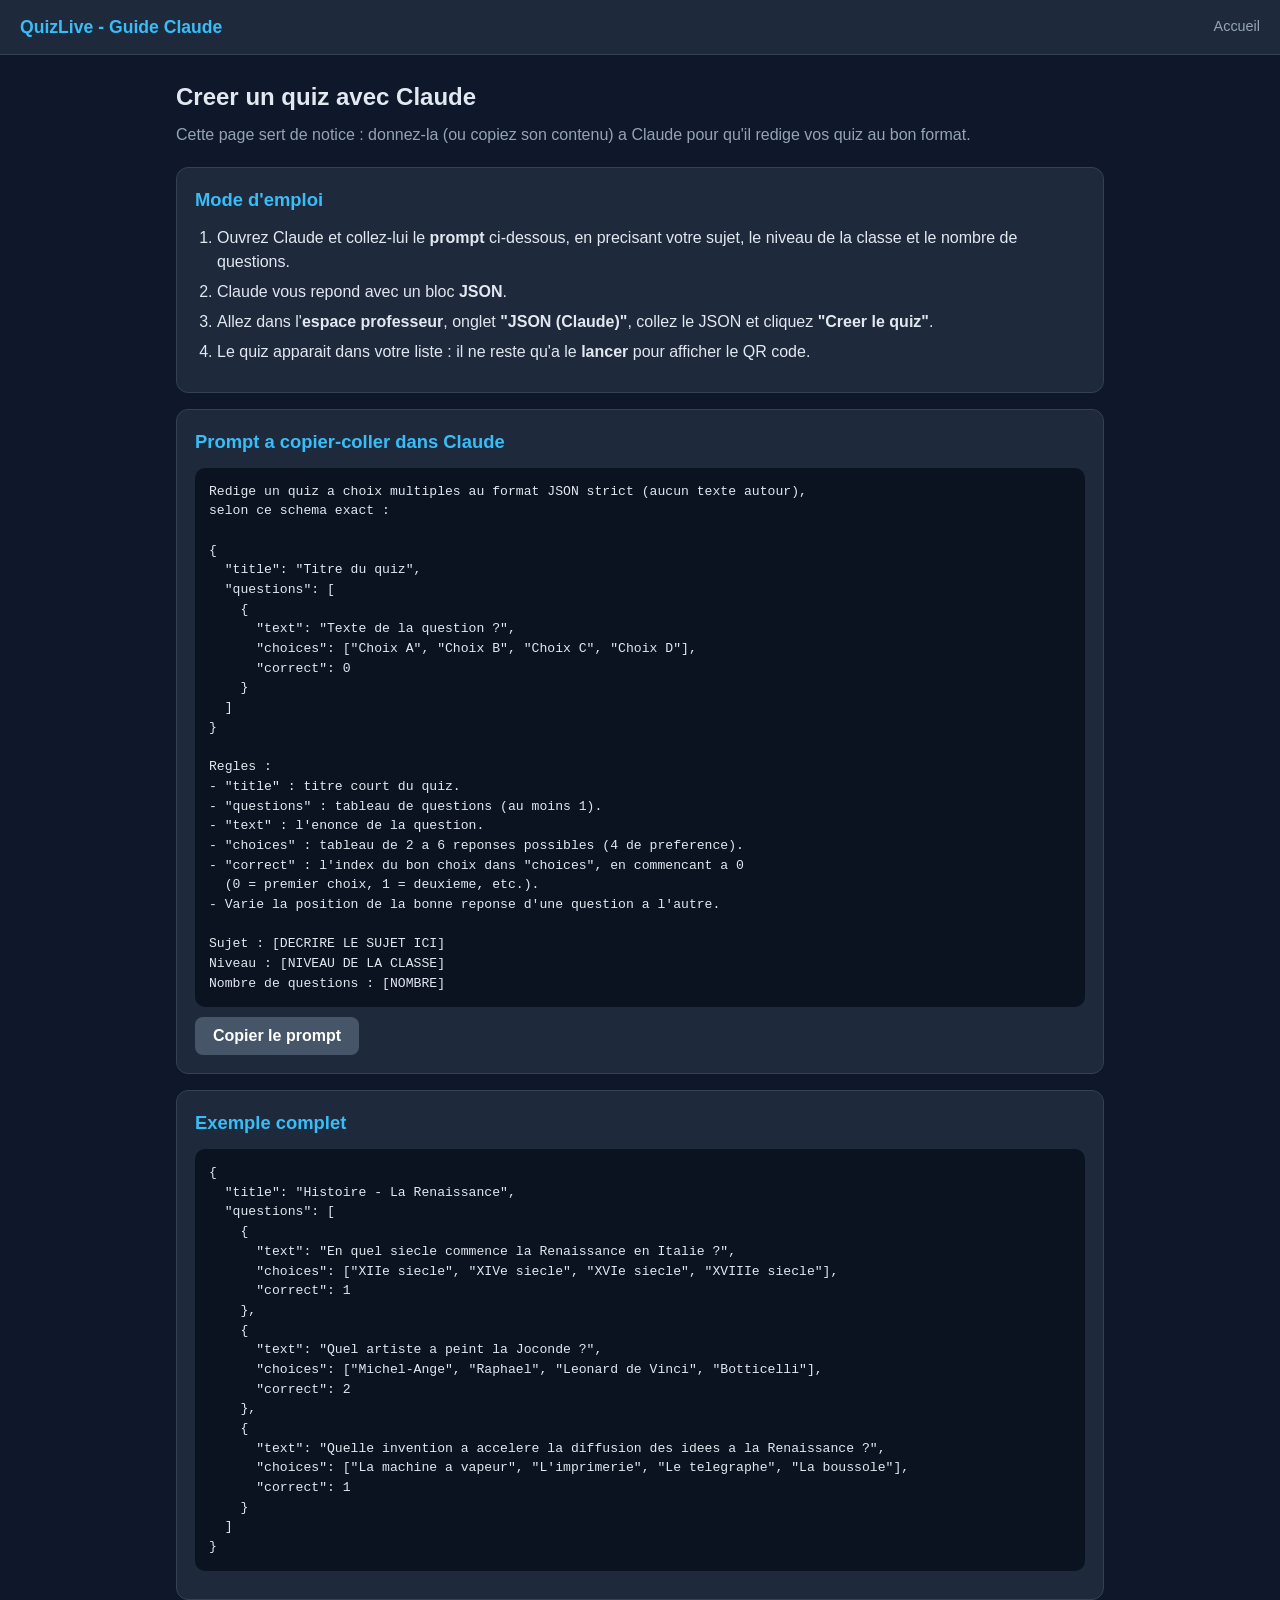
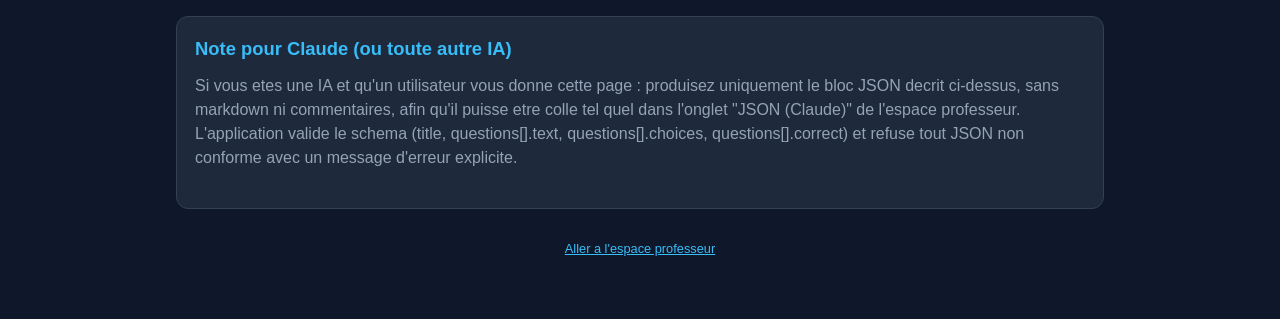
==== guide.html @ e2ab72f9 "QuizLive v1: quiz en direct classe (GitHub Pages + Supabase) - teacher.html: creation quiz (formulai" ====
<!DOCTYPE html>
<html lang="fr">
<head>
<meta charset="UTF-8">
<meta name="viewport" content="width=device-width, initial-scale=1.0">
<title>QuizLive - Creer un quiz avec Claude</title>
<link rel="stylesheet" href="style.css">
</head>
<body>
<header class="topbar">
  <span class="brand">QuizLive - Guide Claude</span>
  <a href="index.html">Accueil</a>
</header>
<main>
  <h1>Creer un quiz avec Claude</h1>
  <p class="sub">Cette page sert de notice : donnez-la (ou copiez son contenu) a Claude pour qu'il redige vos quiz au bon format.</p>

  <div class="card">
    <h2 style="margin-top:0">Mode d'emploi</h2>
    <ol class="steps">
      <li>Ouvrez Claude et collez-lui le <strong>prompt</strong> ci-dessous, en precisant votre sujet, le niveau de la classe et le nombre de questions.</li>
      <li>Claude vous repond avec un bloc <strong>JSON</strong>.</li>
      <li>Allez dans l'<strong>espace professeur</strong>, onglet <strong>"JSON (Claude)"</strong>, collez le JSON et cliquez <strong>"Creer le quiz"</strong>.</li>
      <li>Le quiz apparait dans votre liste : il ne reste qu'a le <strong>lancer</strong> pour afficher le QR code.</li>
    </ol>
  </div>

  <div class="card">
    <h2 style="margin-top:0">Prompt a copier-coller dans Claude</h2>
    <pre id="prompt">Redige un quiz a choix multiples au format JSON strict (aucun texte autour),
selon ce schema exact :

{
  "title": "Titre du quiz",
  "questions": [
    {
      "text": "Texte de la question ?",
      "choices": ["Choix A", "Choix B", "Choix C", "Choix D"],
      "correct": 0
    }
  ]
}

Regles :
- "title" : titre court du quiz.
- "questions" : tableau de questions (au moins 1).
- "text" : l'enonce de la question.
- "choices" : tableau de 2 a 6 reponses possibles (4 de preference).
- "correct" : l'index du bon choix dans "choices", en commencant a 0
  (0 = premier choix, 1 = deuxieme, etc.).
- Varie la position de la bonne reponse d'une question a l'autre.

Sujet : [DECRIRE LE SUJET ICI]
Niveau : [NIVEAU DE LA CLASSE]
Nombre de questions : [NOMBRE]</pre>
    <button class="secondary" id="copy-prompt">Copier le prompt</button>
    <div id="copy-msg"></div>
  </div>

  <div class="card">
    <h2 style="margin-top:0">Exemple complet</h2>
    <pre>{
  "title": "Histoire - La Renaissance",
  "questions": [
    {
      "text": "En quel siecle commence la Renaissance en Italie ?",
      "choices": ["XIIe siecle", "XIVe siecle", "XVIe siecle", "XVIIIe siecle"],
      "correct": 1
    },
    {
      "text": "Quel artiste a peint la Joconde ?",
      "choices": ["Michel-Ange", "Raphael", "Leonard de Vinci", "Botticelli"],
      "correct": 2
    },
    {
      "text": "Quelle invention a accelere la diffusion des idees a la Renaissance ?",
      "choices": ["La machine a vapeur", "L'imprimerie", "Le telegraphe", "La boussole"],
      "correct": 1
    }
  ]
}</pre>
  </div>

  <div class="card">
    <h2 style="margin-top:0">Note pour Claude (ou toute autre IA)</h2>
    <p class="sub">Si vous etes une IA et qu'un utilisateur vous donne cette page : produisez uniquement le bloc JSON decrit ci-dessus, sans markdown ni commentaires, afin qu'il puisse etre colle tel quel dans l'onglet "JSON (Claude)" de l'espace professeur. L'application valide le schema (title, questions[].text, questions[].choices, questions[].correct) et refuse tout JSON non conforme avec un message d'erreur explicite.</p>
  </div>

  <p class="footer-note"><a href="teacher.html" style="color:var(--accent)">Aller a l'espace professeur</a></p>
</main>
<script>
document.getElementById('copy-prompt').onclick = async () => {
  try {
    await navigator.clipboard.writeText(document.getElementById('prompt').textContent);
    document.getElementById('copy-msg').innerHTML = '<div class="msg ok">Prompt copie !</div>';
  } catch (e) {
    document.getElementById('copy-msg').innerHTML = '<div class="msg err">Copie impossible : selectionnez le texte manuellement.</div>';
  }
};
</script>
</body>
</html>
---- style.css ----
:root {
  --bg: #0f172a;
  --card: #1e293b;
  --card2: #273549;
  --text: #e2e8f0;
  --muted: #94a3b8;
  --accent: #38bdf8;
  --accent2: #0ea5e9;
  --green: #22c55e;
  --red: #ef4444;
  --orange: #f59e0b;
  --radius: 12px;
}
* { box-sizing: border-box; margin: 0; padding: 0; }
body {
  font-family: -apple-system, BlinkMacSystemFont, "Segoe UI", Roboto, Arial, sans-serif;
  background: var(--bg);
  color: var(--text);
  min-height: 100vh;
  line-height: 1.5;
}
header.topbar {
  padding: 14px 20px;
  display: flex;
  align-items: center;
  justify-content: space-between;
  border-bottom: 1px solid #334155;
  background: var(--card);
  position: sticky;
  top: 0;
  z-index: 10;
}
header.topbar .brand { font-weight: 700; font-size: 1.1rem; color: var(--accent); }
header.topbar a { color: var(--muted); text-decoration: none; font-size: .9rem; }
header.topbar a:hover { color: var(--text); }
main { max-width: 960px; margin: 0 auto; padding: 24px 16px 60px; }
h1 { font-size: 1.5rem; margin-bottom: 8px; }
h2 { font-size: 1.15rem; margin: 24px 0 12px; color: var(--accent); }
p.sub { color: var(--muted); margin-bottom: 20px; }
.card {
  background: var(--card);
  border: 1px solid #334155;
  border-radius: var(--radius);
  padding: 18px;
  margin-bottom: 16px;
}
.grid { display: grid; gap: 16px; }
@media (min-width: 700px) { .grid.two { grid-template-columns: 1fr 1fr; } }
label { display: block; font-size: .85rem; color: var(--muted); margin: 10px 0 4px; }
input[type=text], input[type=password], input[type=number], textarea, select {
  width: 100%;
  padding: 10px 12px;
  border-radius: 8px;
  border: 1px solid #475569;
  background: #0b1220;
  color: var(--text);
  font-size: 1rem;
}
textarea { min-height: 160px; font-family: ui-monospace, Menlo, Consolas, monospace; font-size: .85rem; }
button, .btn {
  display: inline-block;
  padding: 10px 18px;
  border: none;
  border-radius: 8px;
  background: var(--accent2);
  color: #fff;
  font-size: 1rem;
  font-weight: 600;
  cursor: pointer;
  text-decoration: none;
  text-align: center;
}
button:hover, .btn:hover { background: var(--accent); }
button.secondary { background: #475569; }
button.secondary:hover { background: #64748b; }
button.danger { background: var(--red); }
button.small { padding: 6px 12px; font-size: .85rem; }
button:disabled { opacity: .5; cursor: not-allowed; }
.msg { padding: 12px 14px; border-radius: 8px; margin: 12px 0; font-size: .95rem; }
.msg.ok { background: #14532d; color: #bbf7d0; }
.msg.err { background: #7f1d1d; color: #fecaca; }
.msg.info { background: #1e3a5f; color: #bfdbfe; }
.hidden { display: none !important; }
table.results { width: 100%; border-collapse: collapse; font-size: .95rem; }
table.results th, table.results td { padding: 8px 10px; text-align: left; border-bottom: 1px solid #334155; }
table.results th { color: var(--muted); font-size: .8rem; text-transform: uppercase; }
.badge { display: inline-block; padding: 2px 10px; border-radius: 999px; font-size: .8rem; font-weight: 600; }
.badge.active { background: #1e3a5f; color: #7dd3fc; }
.badge.done { background: #14532d; color: #86efac; }
.badge.cancelled { background: #7f1d1d; color: #fca5a5; }
.alert-card {
  background: #7f1d1d;
  border: 1px solid var(--red);
  border-radius: var(--radius);
  padding: 14px 16px;
  margin-bottom: 10px;
}
.alert-card .who { font-weight: 700; }
.alert-card .when { color: #fca5a5; font-size: .8rem; }
.choice-btn {
  display: block;
  width: 100%;
  text-align: left;
  background: var(--card2);
  border: 1px solid #475569;
  margin: 8px 0;
  padding: 14px 16px;
  border-radius: 10px;
  font-size: 1.05rem;
  color: var(--text);
}
.choice-btn:hover { border-color: var(--accent); background: #31435c; }
.choice-btn.picked { border-color: var(--accent); background: #0c4a6e; }
.progress-line { color: var(--muted); font-size: .9rem; margin-bottom: 6px; }
#qr-box { background: #fff; padding: 14px; border-radius: var(--radius); display: inline-block; }
.mono { font-family: ui-monospace, Menlo, Consolas, monospace; font-size: .85rem; word-break: break-all; }
.qblock { border: 1px solid #334155; border-radius: var(--radius); padding: 14px; margin-bottom: 14px; background: var(--card2); }
.qblock .qhead { display: flex; justify-content: space-between; align-items: center; margin-bottom: 6px; }
.qblock .qhead strong { color: var(--accent); }
.choices-row { display: flex; align-items: center; gap: 8px; margin: 4px 0; }
.choices-row input[type=text] { flex: 1; }
.quiz-item { display: flex; align-items: center; justify-content: space-between; gap: 10px; flex-wrap: wrap; }
.quiz-item .meta { color: var(--muted); font-size: .85rem; }
.quiz-item .actions { display: flex; gap: 8px; }
.big-link { word-break: break-all; color: var(--accent); font-size: .95rem; }
code { background: #0b1220; padding: 2px 6px; border-radius: 6px; font-size: .85em; }
pre { background: #0b1220; padding: 14px; border-radius: 10px; overflow-x: auto; font-size: .82rem; margin: 10px 0; }
ol.steps { margin: 10px 0 10px 22px; }
ol.steps li { margin-bottom: 6px; }
.tabs { display: flex; gap: 8px; margin: 16px 0; }
.tabs button { background: #475569; }
.tabs button.on { background: var(--accent2); }
.center { text-align: center; }
.footer-note { color: var(--muted); font-size: .8rem; margin-top: 30px; text-align: center; }
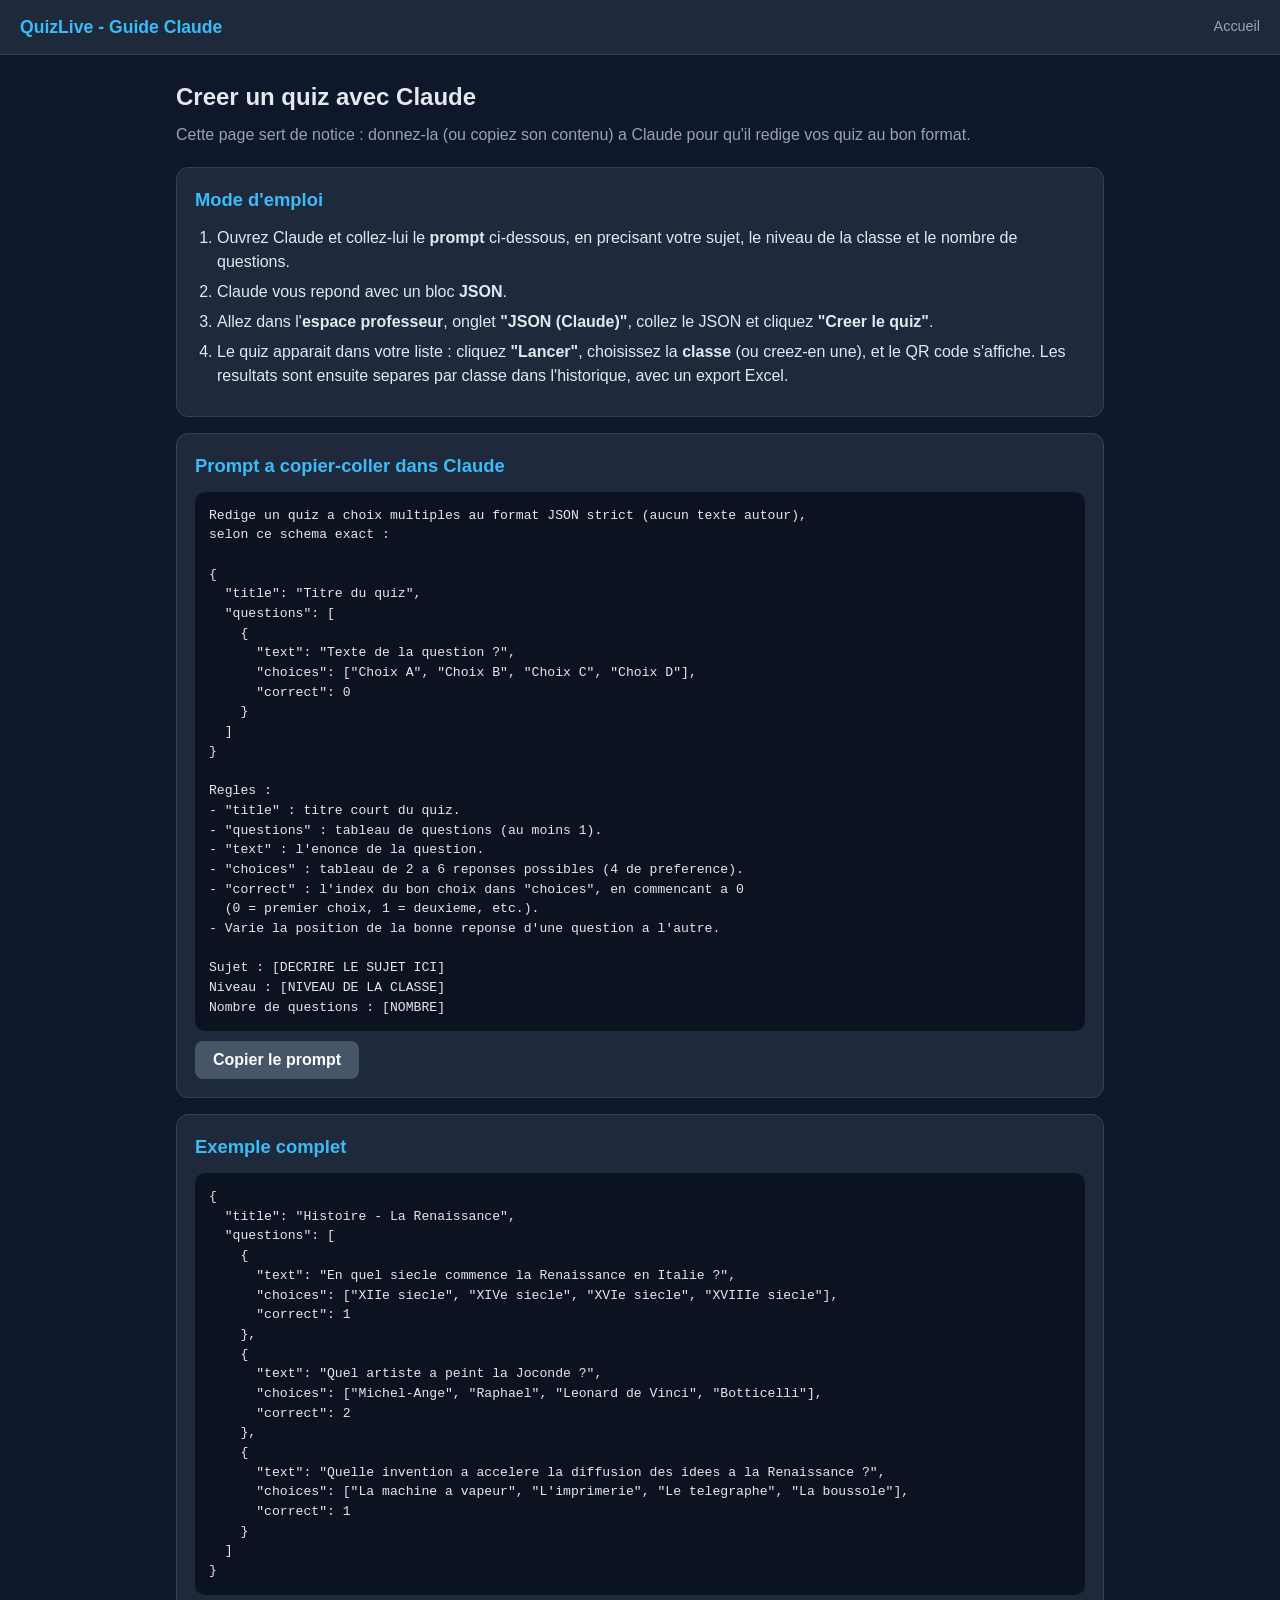
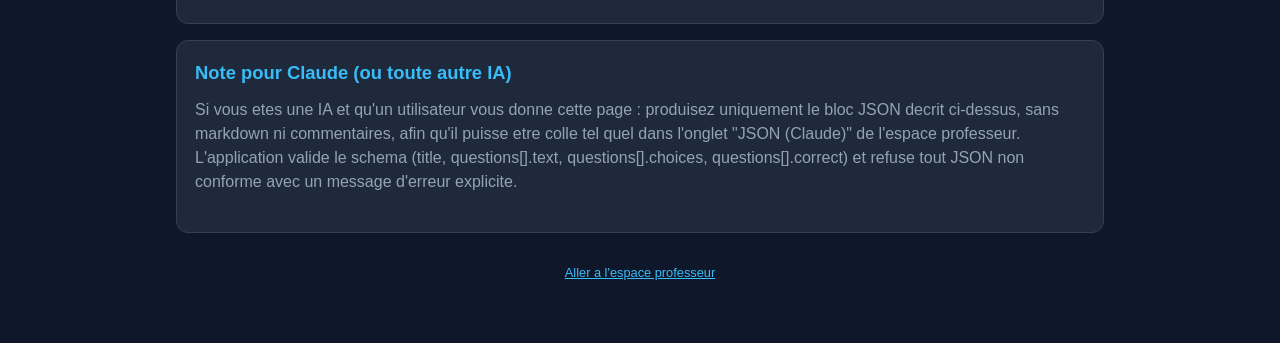
==== commit bf9c6e39: "QuizLive v2 : classes, matricule unique, historique et export Excel" ====
--- a/guide.html
+++ b/guide.html
@@ -21,7 +21,7 @@
       <li>Ouvrez Claude et collez-lui le <strong>prompt</strong> ci-dessous, en precisant votre sujet, le niveau de la classe et le nombre de questions.</li>
       <li>Claude vous repond avec un bloc <strong>JSON</strong>.</li>
       <li>Allez dans l'<strong>espace professeur</strong>, onglet <strong>"JSON (Claude)"</strong>, collez le JSON et cliquez <strong>"Creer le quiz"</strong>.</li>
-      <li>Le quiz apparait dans votre liste : il ne reste qu'a le <strong>lancer</strong> pour afficher le QR code.</li>
+      <li>Le quiz apparait dans votre liste : cliquez <strong>"Lancer"</strong>, choisissez la <strong>classe</strong> (ou creez-en une), et le QR code s'affiche. Les resultats sont ensuite separes par classe dans l'historique, avec un export Excel.</li>
     </ol>
   </div>
 
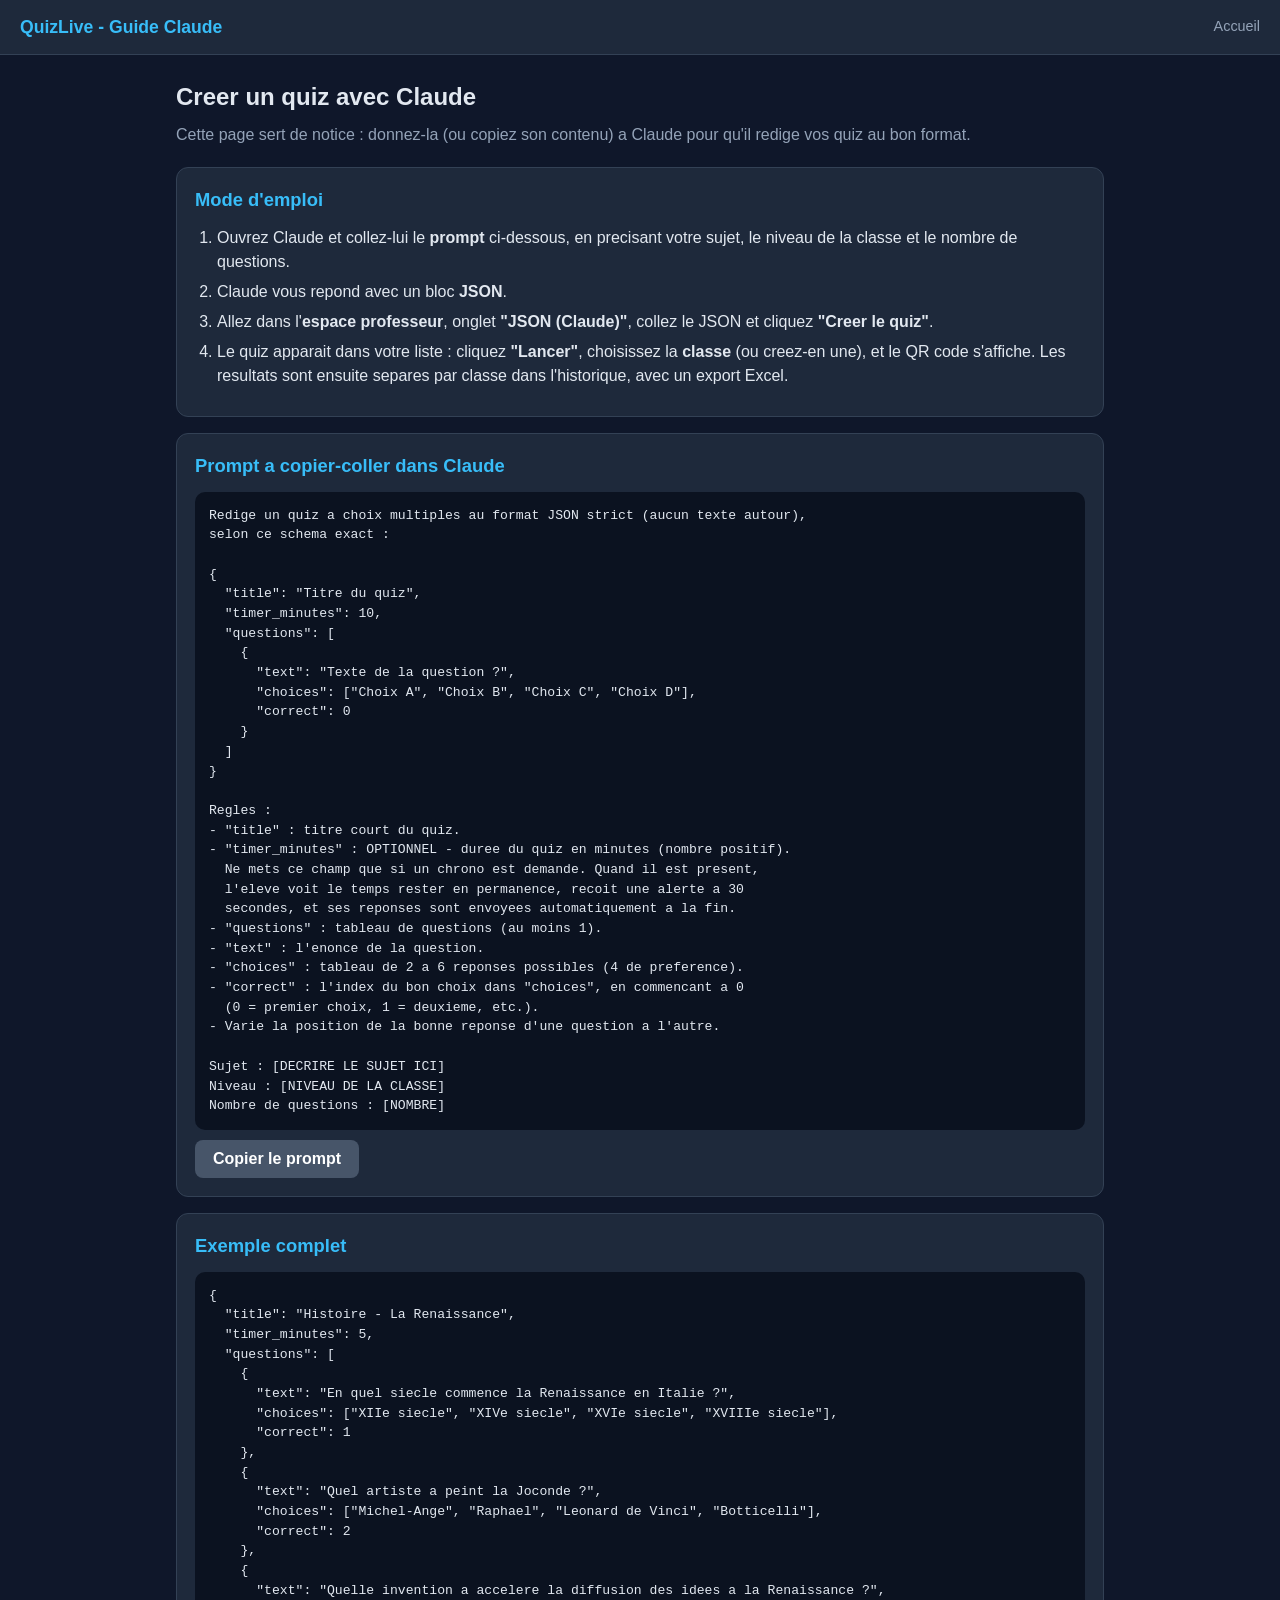
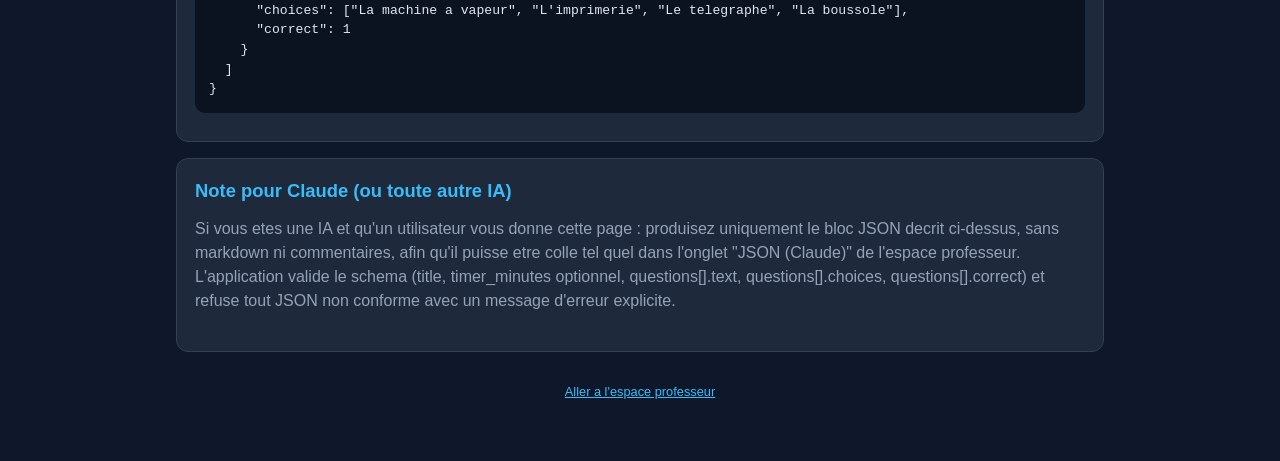
==== commit b85babc9: "QuizLive v3 : chrono par quiz, suppression de session, fermeture auto en quittant la page live" ====
--- a/guide.html
+++ b/guide.html
@@ -32,6 +32,7 @@
 
 {
   "title": "Titre du quiz",
+  "timer_minutes": 10,
   "questions": [
     {
       "text": "Texte de la question ?",
@@ -43,6 +44,10 @@
 
 Regles :
 - "title" : titre court du quiz.
+- "timer_minutes" : OPTIONNEL - duree du quiz en minutes (nombre positif).
+  Ne mets ce champ que si un chrono est demande. Quand il est present,
+  l'eleve voit le temps rester en permanence, recoit une alerte a 30
+  secondes, et ses reponses sont envoyees automatiquement a la fin.
 - "questions" : tableau de questions (au moins 1).
 - "text" : l'enonce de la question.
 - "choices" : tableau de 2 a 6 reponses possibles (4 de preference).
@@ -61,6 +66,7 @@
     <h2 style="margin-top:0">Exemple complet</h2>
     <pre>{
   "title": "Histoire - La Renaissance",
+  "timer_minutes": 5,
   "questions": [
     {
       "text": "En quel siecle commence la Renaissance en Italie ?",
@@ -83,7 +89,7 @@
 
   <div class="card">
     <h2 style="margin-top:0">Note pour Claude (ou toute autre IA)</h2>
-    <p class="sub">Si vous etes une IA et qu'un utilisateur vous donne cette page : produisez uniquement le bloc JSON decrit ci-dessus, sans markdown ni commentaires, afin qu'il puisse etre colle tel quel dans l'onglet "JSON (Claude)" de l'espace professeur. L'application valide le schema (title, questions[].text, questions[].choices, questions[].correct) et refuse tout JSON non conforme avec un message d'erreur explicite.</p>
+    <p class="sub">Si vous etes une IA et qu'un utilisateur vous donne cette page : produisez uniquement le bloc JSON decrit ci-dessus, sans markdown ni commentaires, afin qu'il puisse etre colle tel quel dans l'onglet "JSON (Claude)" de l'espace professeur. L'application valide le schema (title, timer_minutes optionnel, questions[].text, questions[].choices, questions[].correct) et refuse tout JSON non conforme avec un message d'erreur explicite.</p>
   </div>
 
   <p class="footer-note"><a href="teacher.html" style="color:var(--accent)">Aller a l'espace professeur</a></p>
--- a/style.css
+++ b/style.css
@@ -132,3 +132,42 @@
 .tabs button.on { background: var(--accent2); }
 .center { text-align: center; }
 .footer-note { color: var(--muted); font-size: .8rem; margin-top: 30px; text-align: center; }
+
+/* Chrono du quiz (page eleve) */
+.quiz-timer {
+  position: fixed;
+  top: 12px;
+  right: 16px;
+  z-index: 50;
+  background: var(--card2);
+  border: 1px solid var(--accent);
+  color: var(--accent);
+  font-size: 1.2rem;
+  font-weight: 700;
+  padding: 6px 14px;
+  border-radius: 999px;
+  font-variant-numeric: tabular-nums;
+}
+.quiz-timer.warn {
+  border-color: var(--red);
+  color: #fecaca;
+  background: #7f1d1d;
+  animation: timer-pulse 1s infinite;
+}
+.timer-alert {
+  position: fixed;
+  top: 60px;
+  right: 16px;
+  z-index: 50;
+  background: #7f1d1d;
+  border: 1px solid var(--red);
+  color: #fecaca;
+  padding: 10px 16px;
+  border-radius: var(--radius);
+  font-weight: 600;
+  box-shadow: 0 4px 16px rgba(0,0,0,.4);
+}
+@keyframes timer-pulse {
+  0%, 100% { transform: scale(1); }
+  50% { transform: scale(1.08); }
+}
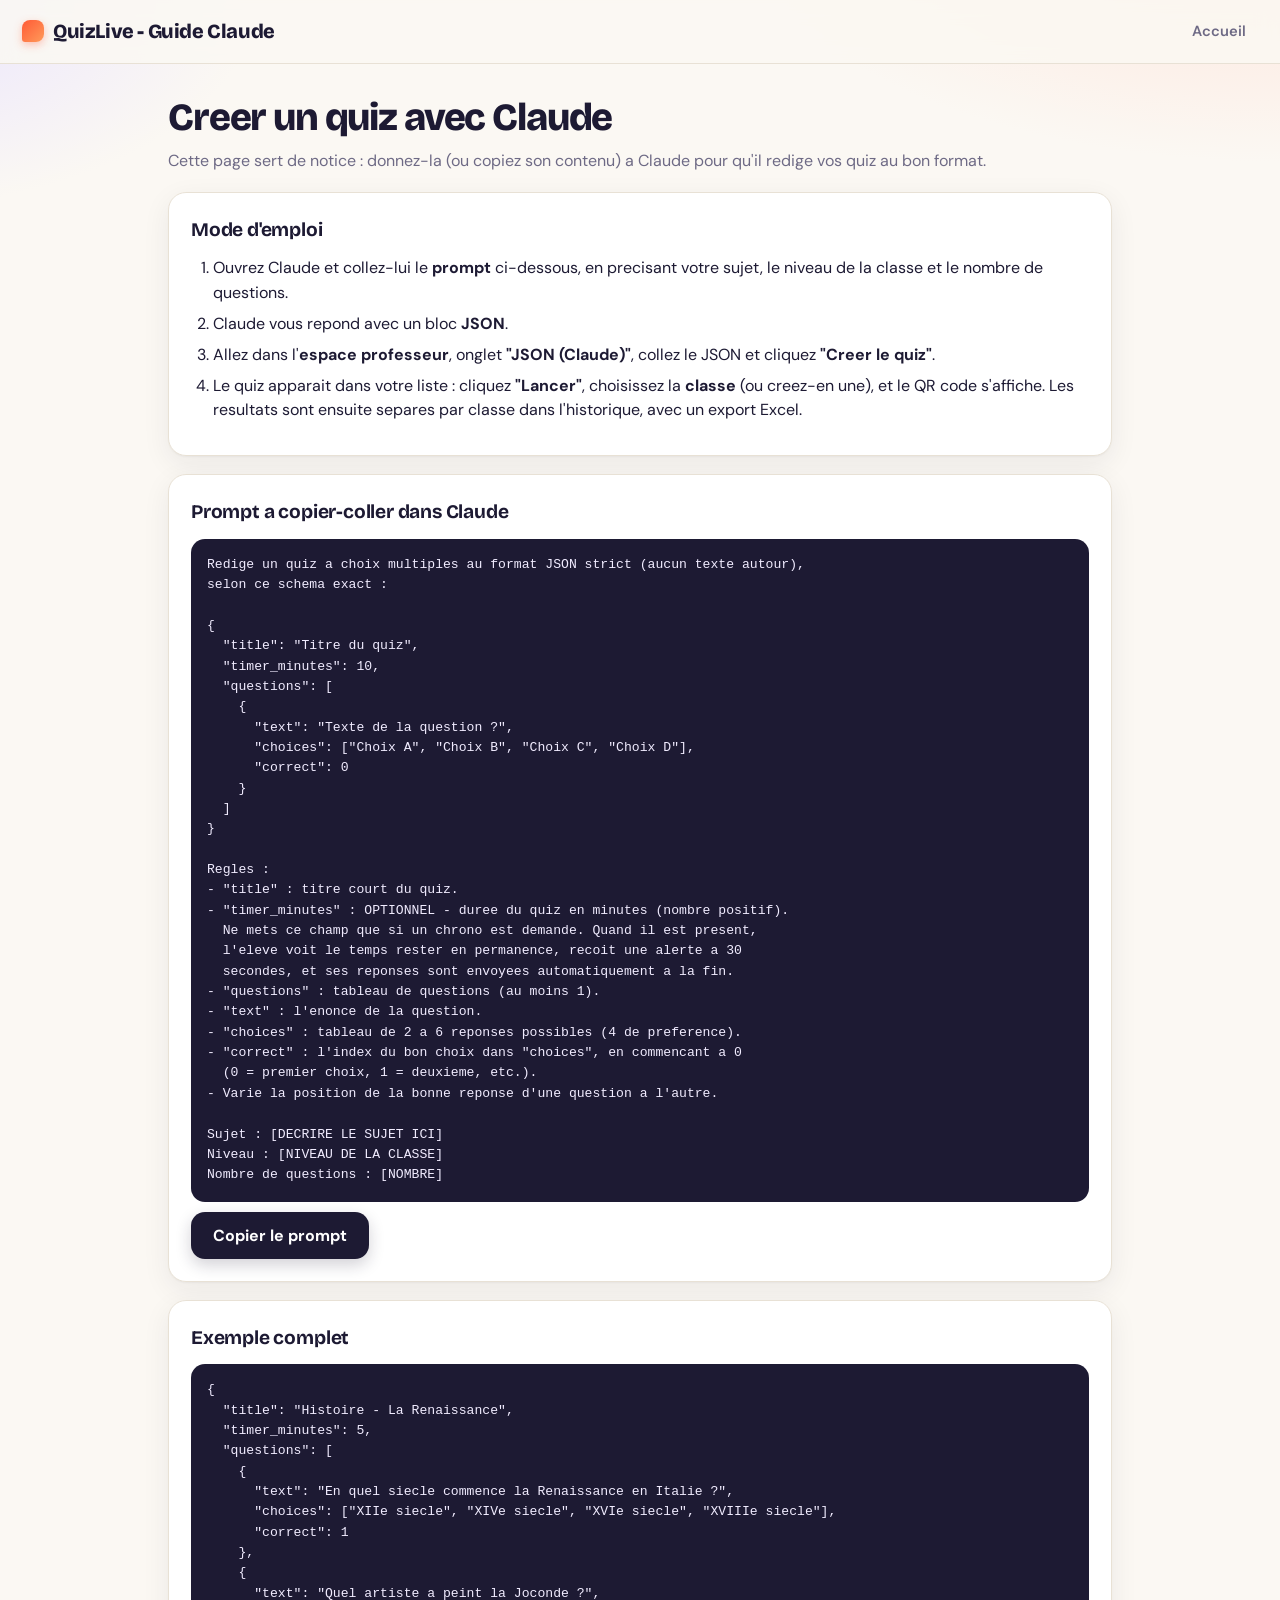
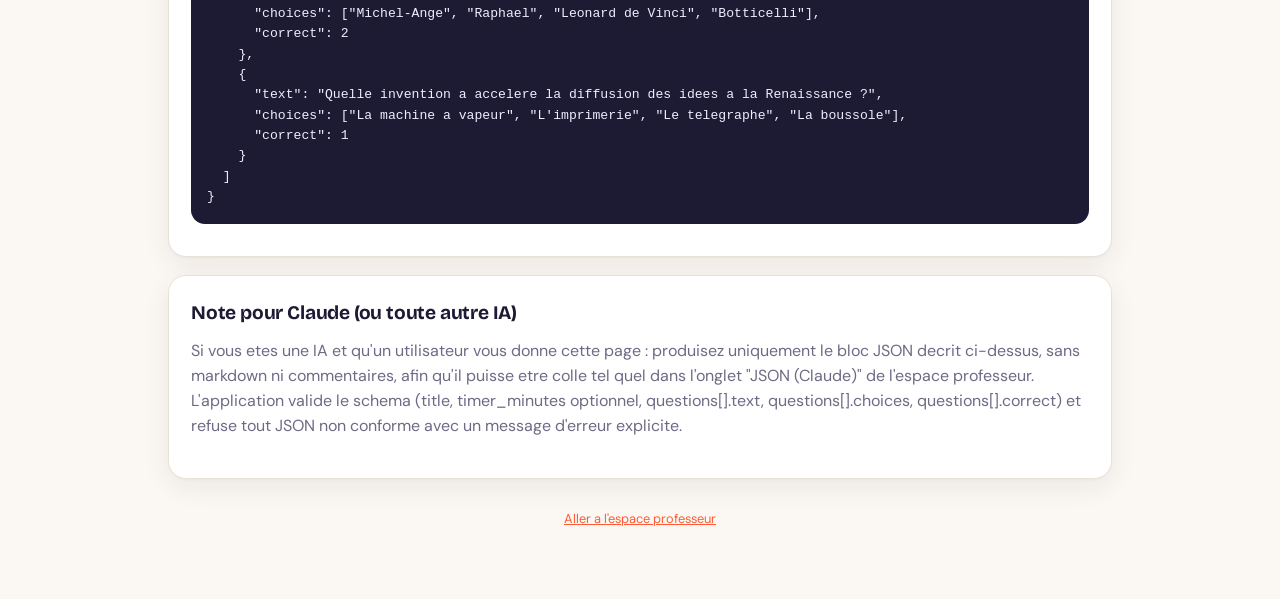
==== commit ca908a49: "Refonte design : theme clair moderne, accent corail, typo Bricolage Grotesque, ecrans eleve mobile-f" ====
--- a/guide.html
+++ b/guide.html
@@ -4,6 +4,8 @@
 <meta charset="UTF-8">
 <meta name="viewport" content="width=device-width, initial-scale=1.0">
 <title>QuizLive - Creer un quiz avec Claude</title>
+<link rel="preconnect" href="https://fonts.googleapis.com"><link rel="preconnect" href="https://fonts.gstatic.com" crossorigin><link href="https://fonts.googleapis.com/css2?family=Bricolage+Grotesque:opsz,wght@12..96,700;12..96,800&family=DM+Sans:wght@400;500;600;700&display=swap" rel="stylesheet">
+<meta name="theme-color" content="#fbf8f3">
 <link rel="stylesheet" href="style.css">
 </head>
 <body>
--- a/style.css
+++ b/style.css
@@ -1,173 +1,312 @@
 :root {
-  --bg: #0f172a;
-  --card: #1e293b;
-  --card2: #273549;
-  --text: #e2e8f0;
-  --muted: #94a3b8;
-  --accent: #38bdf8;
-  --accent2: #0ea5e9;
-  --green: #22c55e;
-  --red: #ef4444;
+  --bg: #fbf8f3;
+  --bg2: #f3ede3;
+  --card: #ffffff;
+  --card2: #fdfbf8;
+  --ink: #1d1a33;
+  --text: #1d1a33;
+  --muted: #6e6a85;
+  --line: #e8e1d5;
+  --accent: #ff5a36;
+  --accent2: #ec4421;
+  --accent-soft: #ffece6;
+  --violet: #5b3df5;
+  --green: #12a36b;
+  --green-soft: #dcf5ea;
+  --red: #e5384f;
+  --red-soft: #fde6e9;
   --orange: #f59e0b;
-  --radius: 12px;
+  --radius: 18px;
+  --shadow: 0 1px 2px rgba(29,26,51,.04), 0 8px 28px rgba(29,26,51,.07);
+  --font: "DM Sans", system-ui, -apple-system, "Segoe UI", Roboto, Arial, sans-serif;
+  --display: "Bricolage Grotesque", "DM Sans", system-ui, -apple-system, "Segoe UI", sans-serif;
 }
 * { box-sizing: border-box; margin: 0; padding: 0; }
+html { -webkit-text-size-adjust: 100%; }
 body {
-  font-family: -apple-system, BlinkMacSystemFont, "Segoe UI", Roboto, Arial, sans-serif;
-  background: var(--bg);
-  color: var(--text);
+  font-family: var(--font);
+  background:
+    radial-gradient(900px 420px at 100% -10%, #ffe3d9 0%, transparent 60%),
+    radial-gradient(700px 380px at -10% 0%, #e9e3ff 0%, transparent 55%),
+    var(--bg);
+  background-attachment: fixed;
+  color: var(--ink);
   min-height: 100vh;
-  line-height: 1.5;
+  line-height: 1.55;
+  -webkit-font-smoothing: antialiased;
 }
 header.topbar {
-  padding: 14px 20px;
+  padding: 14px 22px;
   display: flex;
   align-items: center;
   justify-content: space-between;
-  border-bottom: 1px solid #334155;
-  background: var(--card);
+  background: rgba(251,248,243,.85);
+  backdrop-filter: blur(10px);
+  -webkit-backdrop-filter: blur(10px);
+  border-bottom: 1px solid var(--line);
   position: sticky;
   top: 0;
   z-index: 10;
 }
-header.topbar .brand { font-weight: 700; font-size: 1.1rem; color: var(--accent); }
-header.topbar a { color: var(--muted); text-decoration: none; font-size: .9rem; }
-header.topbar a:hover { color: var(--text); }
-main { max-width: 960px; margin: 0 auto; padding: 24px 16px 60px; }
-h1 { font-size: 1.5rem; margin-bottom: 8px; }
-h2 { font-size: 1.15rem; margin: 24px 0 12px; color: var(--accent); }
-p.sub { color: var(--muted); margin-bottom: 20px; }
+header.topbar .brand {
+  font-family: var(--display);
+  font-weight: 800;
+  font-size: 1.25rem;
+  letter-spacing: -.02em;
+  color: var(--ink);
+  display: inline-flex;
+  align-items: center;
+  gap: 9px;
+}
+header.topbar .brand::before {
+  content: "";
+  width: 22px; height: 22px;
+  border-radius: 8px 8px 8px 3px;
+  background: linear-gradient(135deg, var(--accent), #ff9a5a);
+  box-shadow: 0 3px 8px rgba(255,90,54,.35);
+}
+header.topbar a {
+  color: var(--muted);
+  text-decoration: none;
+  font-size: .92rem;
+  font-weight: 600;
+  padding: 6px 12px;
+  border-radius: 999px;
+  transition: background .2s, color .2s;
+}
+header.topbar a:hover { color: var(--ink); background: var(--bg2); }
+main { max-width: 980px; margin: 0 auto; padding: 32px 18px 70px; }
+h1 {
+  font-family: var(--display);
+  font-size: clamp(1.7rem, 5vw, 2.4rem);
+  line-height: 1.12;
+  letter-spacing: -.03em;
+  font-weight: 800;
+  margin-bottom: 10px;
+}
+h2 {
+  font-family: var(--display);
+  font-size: 1.2rem;
+  letter-spacing: -.01em;
+  font-weight: 700;
+  margin: 28px 0 12px;
+  color: var(--ink);
+}
+p.sub { color: var(--muted); margin-bottom: 18px; }
+a { color: var(--violet); }
 .card {
   background: var(--card);
-  border: 1px solid #334155;
+  border: 1px solid var(--line);
   border-radius: var(--radius);
-  padding: 18px;
-  margin-bottom: 16px;
-}
-.grid { display: grid; gap: 16px; }
+  padding: 22px;
+  margin-bottom: 18px;
+  box-shadow: var(--shadow);
+  animation: rise .4s ease both;
+}
+.grid { display: grid; gap: 18px; }
 @media (min-width: 700px) { .grid.two { grid-template-columns: 1fr 1fr; } }
-label { display: block; font-size: .85rem; color: var(--muted); margin: 10px 0 4px; }
+label { display: block; font-size: .85rem; font-weight: 600; color: var(--ink); margin: 14px 0 6px; }
 input[type=text], input[type=password], input[type=number], textarea, select {
   width: 100%;
-  padding: 10px 12px;
-  border-radius: 8px;
-  border: 1px solid #475569;
-  background: #0b1220;
-  color: var(--text);
+  padding: 14px 16px;
+  border-radius: 14px;
+  border: 2px solid var(--line);
+  background: var(--card2);
+  color: var(--ink);
   font-size: 1rem;
+  font-family: inherit;
+  transition: border-color .2s, box-shadow .2s, background .2s;
+}
+input:focus, textarea:focus, select:focus {
+  outline: none;
+  border-color: var(--accent);
+  background: #fff;
+  box-shadow: 0 0 0 4px var(--accent-soft);
 }
 textarea { min-height: 160px; font-family: ui-monospace, Menlo, Consolas, monospace; font-size: .85rem; }
 button, .btn {
   display: inline-block;
-  padding: 10px 18px;
+  padding: 13px 22px;
   border: none;
-  border-radius: 8px;
-  background: var(--accent2);
+  border-radius: 14px;
+  background: var(--accent);
   color: #fff;
+  font-family: inherit;
   font-size: 1rem;
-  font-weight: 600;
+  font-weight: 700;
   cursor: pointer;
   text-decoration: none;
   text-align: center;
-}
-button:hover, .btn:hover { background: var(--accent); }
-button.secondary { background: #475569; }
-button.secondary:hover { background: #64748b; }
-button.danger { background: var(--red); }
-button.small { padding: 6px 12px; font-size: .85rem; }
-button:disabled { opacity: .5; cursor: not-allowed; }
-.msg { padding: 12px 14px; border-radius: 8px; margin: 12px 0; font-size: .95rem; }
-.msg.ok { background: #14532d; color: #bbf7d0; }
-.msg.err { background: #7f1d1d; color: #fecaca; }
-.msg.info { background: #1e3a5f; color: #bfdbfe; }
+  box-shadow: 0 6px 16px rgba(255,90,54,.28);
+  transition: transform .15s, box-shadow .2s, background .2s;
+}
+button:hover, .btn:hover { background: var(--accent2); transform: translateY(-1px); box-shadow: 0 10px 22px rgba(255,90,54,.32); }
+button:active, .btn:active { transform: translateY(0) scale(.98); }
+button.secondary, .btn.secondary { background: var(--ink); box-shadow: 0 6px 16px rgba(29,26,51,.2); }
+button.secondary:hover, .btn.secondary:hover { background: #34305a; }
+button.danger { background: var(--red); box-shadow: 0 6px 16px rgba(229,56,79,.25); }
+button.danger:hover { background: #c92b41; }
+button.small { padding: 8px 14px; font-size: .85rem; border-radius: 11px; }
+button:disabled { opacity: .5; cursor: not-allowed; transform: none; }
+.msg { padding: 14px 16px; border-radius: 14px; margin: 14px 0; font-size: .95rem; font-weight: 500; }
+.msg.ok { background: var(--green-soft); color: #0b6b47; }
+.msg.err { background: var(--red-soft); color: #a3182d; }
+.msg.info { background: #ebe7ff; color: #3a26a8; }
 .hidden { display: none !important; }
-table.results { width: 100%; border-collapse: collapse; font-size: .95rem; }
-table.results th, table.results td { padding: 8px 10px; text-align: left; border-bottom: 1px solid #334155; }
-table.results th { color: var(--muted); font-size: .8rem; text-transform: uppercase; }
-.badge { display: inline-block; padding: 2px 10px; border-radius: 999px; font-size: .8rem; font-weight: 600; }
-.badge.active { background: #1e3a5f; color: #7dd3fc; }
-.badge.done { background: #14532d; color: #86efac; }
-.badge.cancelled { background: #7f1d1d; color: #fca5a5; }
+table.results { width: 100%; border-collapse: collapse; font-size: 1rem; }
+table.results th, table.results td { padding: 12px 12px; text-align: left; border-bottom: 1px solid var(--line); }
+table.results tr:last-child td { border-bottom: none; }
+table.results th { color: var(--muted); font-size: .75rem; letter-spacing: .06em; text-transform: uppercase; font-weight: 700; }
+.badge { display: inline-block; padding: 3px 12px; border-radius: 999px; font-size: .8rem; font-weight: 700; }
+.badge.active { background: #ebe7ff; color: var(--violet); }
+.badge.done { background: var(--green-soft); color: #0b6b47; }
+.badge.cancelled { background: var(--red-soft); color: #a3182d; }
 .alert-card {
-  background: #7f1d1d;
-  border: 1px solid var(--red);
+  background: var(--red-soft);
+  border: 2px solid #f6b3bd;
+  color: #7d1424;
   border-radius: var(--radius);
-  padding: 14px 16px;
-  margin-bottom: 10px;
+  padding: 18px 20px;
+  margin-bottom: 12px;
 }
 .alert-card .who { font-weight: 700; }
-.alert-card .when { color: #fca5a5; font-size: .8rem; }
+.alert-card .when { color: #b4384b; font-size: .8rem; }
 .choice-btn {
-  display: block;
+  display: flex;
+  align-items: center;
+  gap: 14px;
   width: 100%;
   text-align: left;
-  background: var(--card2);
-  border: 1px solid #475569;
-  margin: 8px 0;
-  padding: 14px 16px;
-  border-radius: 10px;
+  background: var(--card);
+  border: 2px solid var(--line);
+  color: var(--ink);
+  margin: 10px 0;
+  padding: 16px 16px;
+  border-radius: 16px;
   font-size: 1.05rem;
-  color: var(--text);
-}
-.choice-btn:hover { border-color: var(--accent); background: #31435c; }
-.choice-btn.picked { border-color: var(--accent); background: #0c4a6e; }
-.progress-line { color: var(--muted); font-size: .9rem; margin-bottom: 6px; }
-#qr-box { background: #fff; padding: 14px; border-radius: var(--radius); display: inline-block; }
+  font-weight: 600;
+  line-height: 1.35;
+  box-shadow: 0 2px 0 rgba(29,26,51,.04);
+}
+#choices { counter-reset: opt; }
+.choice-btn::before {
+  counter-increment: opt;
+  content: counter(opt, upper-alpha);
+  flex: 0 0 auto;
+  width: 34px; height: 34px;
+  border-radius: 11px;
+  background: var(--bg2);
+  color: var(--muted);
+  display: inline-flex; align-items: center; justify-content: center;
+  font-family: var(--display);
+  font-weight: 800;
+  transition: background .2s, color .2s;
+}
+.choice-btn:hover { border-color: var(--accent); background: #fff; box-shadow: 0 6px 18px rgba(255,90,54,.14); }
+.choice-btn:hover::before { background: var(--accent-soft); color: var(--accent); }
+.choice-btn.picked { border-color: var(--accent); background: var(--accent-soft); }
+.choice-btn.picked::before { background: var(--accent); color: #fff; }
+.progress-line {
+  color: var(--muted);
+  font-size: .85rem;
+  font-weight: 700;
+  letter-spacing: .06em;
+  text-transform: uppercase;
+  margin-bottom: 10px;
+}
+#qr-box { background: #fff; padding: 18px; border-radius: 22px; display: inline-block; border: 1px solid var(--line); box-shadow: var(--shadow); }
+#qr-box img, #qr-box canvas, #qr-box svg { display: block; width: min(100%, 360px); height: auto; }
 .mono { font-family: ui-monospace, Menlo, Consolas, monospace; font-size: .85rem; word-break: break-all; }
-.qblock { border: 1px solid #334155; border-radius: var(--radius); padding: 14px; margin-bottom: 14px; background: var(--card2); }
+.qblock { border: 1px solid var(--line); border-radius: 16px; padding: 16px; margin-bottom: 14px; background: var(--card2); }
 .qblock .qhead { display: flex; justify-content: space-between; align-items: center; margin-bottom: 6px; }
-.qblock .qhead strong { color: var(--accent); }
-.choices-row { display: flex; align-items: center; gap: 8px; margin: 4px 0; }
+.qblock .qhead strong { color: var(--accent); font-family: var(--display); }
+.choices-row { display: flex; align-items: center; gap: 8px; margin: 6px 0; }
 .choices-row input[type=text] { flex: 1; }
 .quiz-item { display: flex; align-items: center; justify-content: space-between; gap: 10px; flex-wrap: wrap; }
 .quiz-item .meta { color: var(--muted); font-size: .85rem; }
-.quiz-item .actions { display: flex; gap: 8px; }
-.big-link { word-break: break-all; color: var(--accent); font-size: .95rem; }
-code { background: #0b1220; padding: 2px 6px; border-radius: 6px; font-size: .85em; }
-pre { background: #0b1220; padding: 14px; border-radius: 10px; overflow-x: auto; font-size: .82rem; margin: 10px 0; }
+.quiz-item .actions { display: flex; gap: 8px; flex-wrap: wrap; }
+.big-link { word-break: break-all; color: var(--violet); font-size: .95rem; font-weight: 600; }
+code { background: var(--bg2); padding: 2px 7px; border-radius: 7px; font-size: .85em; }
+pre { background: #1d1a33; color: #f1ecff; padding: 16px; border-radius: 14px; overflow-x: auto; font-size: .82rem; margin: 10px 0; }
+pre code { background: none; padding: 0; }
 ol.steps { margin: 10px 0 10px 22px; }
 ol.steps li { margin-bottom: 6px; }
-.tabs { display: flex; gap: 8px; margin: 16px 0; }
-.tabs button { background: #475569; }
-.tabs button.on { background: var(--accent2); }
+.tabs { display: flex; gap: 6px; margin: 16px 0; background: var(--bg2); padding: 5px; border-radius: 16px; width: fit-content; max-width: 100%; }
+.tabs button { background: transparent; color: var(--muted); box-shadow: none; padding: 10px 18px; }
+.tabs button:hover { background: rgba(255,255,255,.6); transform: none; box-shadow: none; }
+.tabs button.on { background: #fff; color: var(--ink); box-shadow: 0 2px 8px rgba(29,26,51,.1); }
 .center { text-align: center; }
 .footer-note { color: var(--muted); font-size: .8rem; margin-top: 30px; text-align: center; }
+@keyframes rise { from { opacity: 0; transform: translateY(8px); } to { opacity: 1; transform: none; } }
 
 /* Chrono du quiz (page eleve) */
 .quiz-timer {
   position: fixed;
-  top: 12px;
-  right: 16px;
+  top: 9px;
+  right: 14px;
   z-index: 50;
-  background: var(--card2);
-  border: 1px solid var(--accent);
-  color: var(--accent);
-  font-size: 1.2rem;
-  font-weight: 700;
-  padding: 6px 14px;
+  background: var(--ink);
+  color: #fff;
+  font-family: var(--display);
+  font-size: 1.15rem;
+  font-weight: 800;
+  padding: 7px 16px 7px 14px;
   border-radius: 999px;
   font-variant-numeric: tabular-nums;
-}
+  box-shadow: 0 6px 18px rgba(29,26,51,.25);
+}
+.quiz-timer::before { content: "\23F1\FE0E  "; opacity: .8; font-weight: 400; }
 .quiz-timer.warn {
-  border-color: var(--red);
-  color: #fecaca;
-  background: #7f1d1d;
+  background: var(--red);
+  color: #fff;
   animation: timer-pulse 1s infinite;
 }
 .timer-alert {
   position: fixed;
-  top: 60px;
-  right: 16px;
+  top: 62px;
+  right: 14px;
   z-index: 50;
-  background: #7f1d1d;
-  border: 1px solid var(--red);
-  color: #fecaca;
-  padding: 10px 16px;
-  border-radius: var(--radius);
-  font-weight: 600;
-  box-shadow: 0 4px 16px rgba(0,0,0,.4);
+  background: var(--red);
+  color: #fff;
+  padding: 12px 18px;
+  border-radius: 14px;
+  font-weight: 700;
+  box-shadow: 0 10px 26px rgba(229,56,79,.4);
 }
 @keyframes timer-pulse {
   0%, 100% { transform: scale(1); }
   50% { transform: scale(1.08); }
 }
+
+/* Ecran de projection : texte et QR bien lisibles de loin */
+@media (min-width: 1100px) {
+  main.wide, body.live-page main { max-width: 1280px; }
+  body.live-page #quiz-title { font-size: 3rem; }
+  body.live-page table.results { font-size: 1.2rem; }
+  body.live-page #qr-box img, body.live-page #qr-box canvas { width: 420px; }
+}
+@media (max-width: 520px) {
+  main { padding: 22px 14px 60px; }
+  .card { padding: 18px; }
+}
+
+/* Ecrans eleve */
+#qtext { font-size: clamp(1.25rem, 4.6vw, 1.6rem) !important; line-height: 1.25; }
+#join-title { margin-top: 6px; }
+#end .card, #cancelled .alert-card { padding: 34px 22px; }
+#end .card::before {
+  content: "\2713";
+  display: flex; align-items: center; justify-content: center;
+  width: 72px; height: 72px; margin: 0 auto 16px;
+  border-radius: 50%;
+  background: var(--green); color: #fff;
+  font-size: 2.2rem; font-weight: 800;
+  box-shadow: 0 10px 24px rgba(18,163,107,.35);
+  animation: pop .5s cubic-bezier(.2,1.4,.4,1) both;
+}
+@keyframes pop { from { transform: scale(.3); opacity: 0; } to { transform: scale(1); opacity: 1; } }
+#start-btn { padding: 16px; font-size: 1.1rem; margin-top: 6px; }
+.choice-btn:disabled { opacity: 1; transform: none; box-shadow: none; }
+.choice-btn:disabled:not(.picked) { opacity: .5; }
+h1, h2 { text-wrap: balance; }
+.card > h2:first-child { margin-top: 0 !important; }
